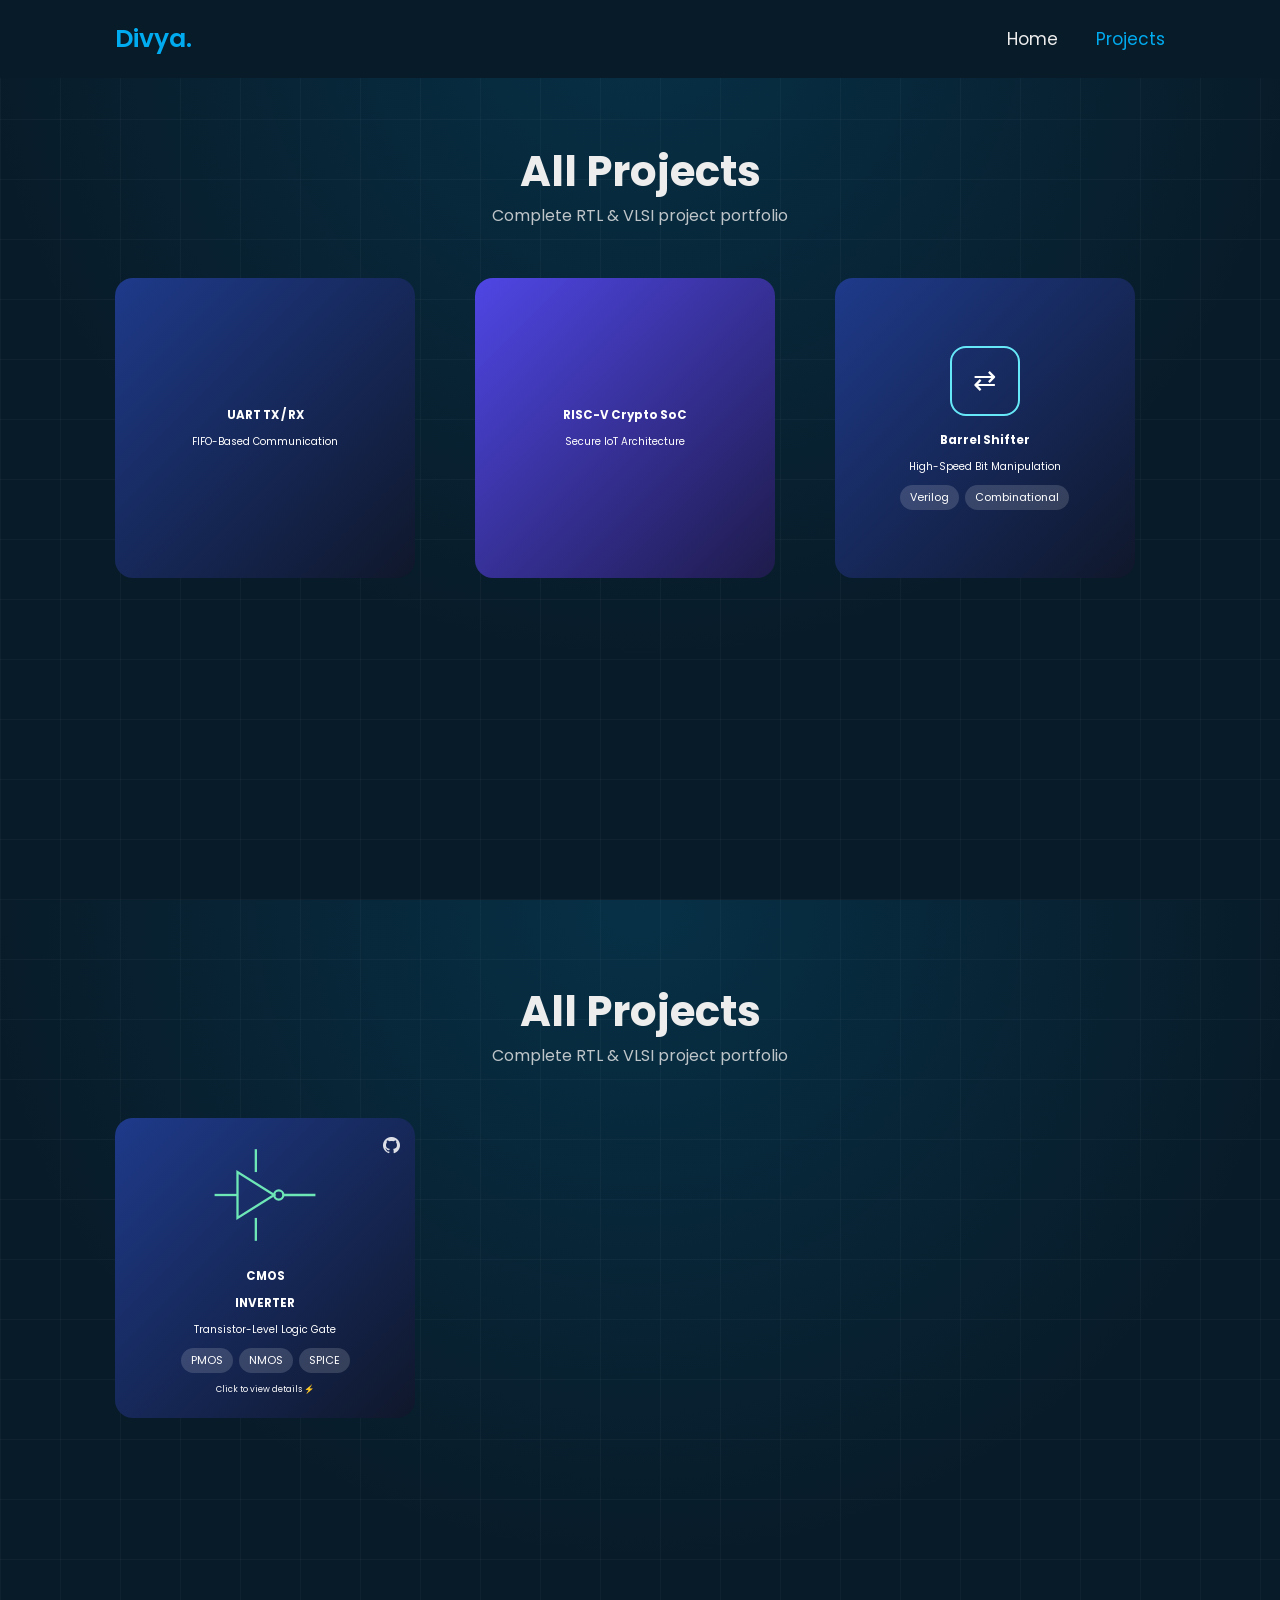
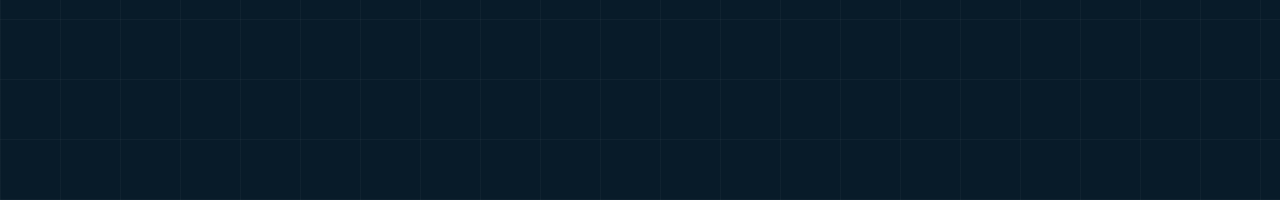
==== projects.html @ abfad581 "Initial portfolio deployment" ====
<!DOCTYPE html>
<html lang="en">
<head>
  <meta charset="UTF-8">
  <title>All Projects | Divya Gupta</title>

  <link rel="stylesheet" href="style.css">
  <link href="https://unpkg.com/boxicons@2.1.4/css/boxicons.min.css" rel="stylesheet">
</head>

<body>

<header class="header">
  <a href="index.html" class="logo">Divya.</a>

  <nav class="navbar">
    <a href="index.html">Home</a>
    <a href="projects.html" class="active">Projects</a>
  </nav>
</header>

<section class="projects" style="padding-top:14rem">

  <div class="projects-header">
    <h2>All Projects</h2>
    <p>Complete RTL & VLSI project portfolio</p>
  </div>

  <div class="projects-grid">

    <!-- UART -->
    <div class="flip-card">
      <div class="flip-inner">

        <div class="flip-front" onclick="flipCard(this)">
          <h3>UART TX / RX</h3>
          <p>FIFO-Based Communication</p>
        </div>

        <div class="flip-back">
          <button class="close" onclick="flipBack(this)">✕</button>
          <p>UART with FIFO buffering.</p>

          <a href="https://github.com/Divyagupta004dg/AXI-Lite-Slave-with-FIFO-and-UART-Transmitter"
             target="_blank" class="github-btn">
            GitHub →
          </a>
        </div>

      </div>
    </div>

    <!-- RISC-V -->
    <div class="flip-card">
      <div class="flip-inner">

        <div class="flip-front" onclick="flipCard(this)">
          <h3>RISC-V Crypto SoC</h3>
          <p>Secure IoT Architecture</p>
        </div>

        <div class="flip-back">
          <button class="close" onclick="flipBack(this)">✕</button>

          <p>RISC-V core with cryptographic modules.</p>

          <a href="https://github.com/Divyagupta004dg/RISCV-iot-crypto-Soc"
             target="_blank" class="github-btn">
            GitHub →
          </a>
        </div>

      </div>
    </div>

    <!-- 🔥 BARREL SHIFTER (NOW APPEARS HERE) -->
    <div class="flip-card">
      <div class="flip-inner">

        <div class="flip-front" onclick="flipCard(this)">
          <div class="icon-circle">⇄</div>
          <h3>Barrel Shifter</h3>
          <p>High-Speed Bit Manipulation</p>

          <div class="tags">
            <span>Verilog</span>
            <span>Combinational</span>
          </div>
        </div>

        <div class="flip-back">
          <button class="close" onclick="flipBack(this)">✕</button>

          <p>
            Single-cycle multi-bit barrel shifter
            supporting logical & arithmetic shifts.
          </p>

          <a href="https://github.com/Divyagupta004dg/barrel_shifter_project"
             target="_blank" class="github-btn">
            GitHub →
          </a>
        </div>

      </div>
    </div>

  </div>
</section>

<script>
function flipCard(el) {
  el.closest(".flip-card").classList.add("flipped");
}

function flipBack(el) {
  el.closest(".flip-card").classList.remove("flipped");
}
</script>

</body>
<!-- 🔹 CMOS INVERTER PROJECT -->
<!DOCTYPE html>
<html lang="en">
<head>
    <meta charset="UTF-8">
    <title>All Projects | Divya Gupta</title>
    <meta name="viewport" content="width=device-width, initial-scale=1.0">

    <link rel="stylesheet" href="style.css">
    <link href="https://unpkg.com/boxicons@2.1.4/css/boxicons.min.css" rel="stylesheet">
</head>

<body>

<header class="header">
    <a href="index.html" class="logo">Divya.</a>
    <nav class="navbar">
        <a href="index.html">Home</a>
        <a href="projects.html" class="active">Projects</a>
    </nav>
</header>

<section class="projects">

    <div class="projects-header">
        <h2>All Projects</h2>
        <p>Complete RTL & VLSI project portfolio</p>
    </div>

    <div class="projects-grid">

        <!-- UART -->
        <!-- (paste your UART flip-card here) -->

        <!-- RISC-V -->
        <!-- (paste your RISC-V flip-card here) -->

        <!-- IC Packaging -->
        <!-- (paste IC Packaging flip-card here) -->

        <!-- Barrel Shifter -->
        <!-- (paste Barrel Shifter flip-card here) -->

        <!-- ✅ CMOS INVERTER -->
        <div class="flip-card">
            <div class="flip-inner">

                <!-- FRONT -->
                <div class="flip-front" onclick="flipCard(this)">

                    <a href="https://github.com/Divyagupta004dg/CMOS_INVERTER_PROJECT"
                       target="_blank"
                       class="github-icon"
                       onclick="event.stopPropagation()">
                        <i class="bx bxl-github"></i>
                    </a>

                    <svg viewBox="0 0 120 120" class="cmos-svg">
                        <line x1="5" y1="60" x2="30" y2="60"/>
                        <path d="M30 35 L30 85 L70 60 Z"/>
                        <circle cx="75" cy="60" r="5"/>
                        <line x1="80" y1="60" x2="115" y2="60"/>
                        <line x1="50" y1="10" x2="50" y2="35"/>
                        <line x1="50" y1="85" x2="50" y2="110"/>
                    </svg>

                    <h3>CMOS</h3>
                    <h3>INVERTER</h3>

                    <p>Transistor-Level Logic Gate</p>

                    <div class="tags">
                        <span>PMOS</span>
                        <span>NMOS</span>
                        <span>SPICE</span>
                    </div>

                    <small>Click to view details ⚡</small>
                </div>

                <!-- BACK -->
                <div class="flip-back">

                    <button class="close" onclick="flipBack(this)">✕</button>

                    <a href="https://github.com/Divyagupta004dg/CMOS_INVERTER_PROJECT"
                       target="_blank"
                       class="github-icon">
                        <i class="bx bxl-github"></i>
                    </a>

                    <h4>Project Details</h4>

                    <p>
                        CMOS inverter designed at transistor level with PMOS/NMOS sizing,
                        SPICE simulation, power-delay analysis, and layout verification.
                    </p>

                    <ul>
                        <li>DC & transient simulation</li>
                        <li>Power-delay tradeoff</li>
                        <li>CMOS sizing optimization</li>
                        <li>DRC & LVS clean</li>
                    </ul>

                    <a href="https://github.com/Divyagupta004dg/CMOS_INVERTER_PROJECT"
                       target="_blank"
                       class="github-btn">
                        View on GitHub →
                    </a>

                </div>
            </div>
        </div>

    </div>
</section>

<script>
function flipCard(el) {
    el.closest(".flip-card").classList.add("flipped");
}

function flipBack(el) {
    el.closest(".flip-card").classList.remove("flipped");
}
</script>

</body>


</html>
---- style.css ----
@import url('https://fonts.googleapis.com/css2?family=Poppins:wght@300;400;500;600;700;800;900&display=swap');

/* ================= RESET ================= */
* {
    margin: 0;
    padding: 0;
    box-sizing: border-box;
    text-decoration: none;
    border: none;
    outline: none;
    scroll-behavior: smooth;
    font-family: 'Poppins', sans-serif;
}

:root {
    --bg-color: #081b29;
    --second-bg-color: #112e42;
    --text-color: #ededed;
    --main-color: #00abf0;
}

html {
    font-size: 62.5%;
    overflow-x: hidden;
}

body {
    background: var(--bg-color);
    color: var(--text-color);
}

/* ================= HEADER ================= */
.header {
    position: fixed;
    top: 0;
    left: 0;
    width: 100%;
    padding: 2rem 9%;
    background: #081b29;
    display: flex;
    justify-content: space-between;
    align-items: center;
    z-index: 100;
}

.logo {
    font-size: 2.5rem;
    color: var(--main-color);
    font-weight: 600;
}

.navbar a {
    font-size: 1.7rem;
    color: var(--text-color);
    margin-left: 3.5rem;
}

.navbar a:hover,
.navbar a.active {
    color: var(--main-color);
}

#menu-icon {
    font-size: 3.6rem;
    color: var(--text-color);
    cursor: pointer;
    display: none;
}

/* ================= SECTIONS ================= */
section {
    min-height: 100vh;
    padding: 10rem 9% 2rem;
}

/* ================= HOME ================= */
.home {
    display: flex;
    align-items: center;
    justify-content: space-between;
    gap: 4rem;
    background: var(--bg-color);
}

.home-content {
    max-width: 60rem;
}

.home-content h1 {
    font-size: 5.6rem;
    font-weight: 700;
    line-height: 1.3;
}

.home-content h1 span {
    color: var(--main-color);
}

.text-animate h3 {
    font-size: 3.2rem;
    font-weight: 700;
}

.multiple-text {
    color: var(--main-color);
}

.multiple-text::after {
    content: '|';
    margin-left: 6px;
    animation: blink 1s infinite;
}

@keyframes blink {
    0%, 50%, 100% { opacity: 1; }
    25%, 75% { opacity: 0; }
}

.home-content p {
    font-size: 1.6rem;
    margin: 2rem 0 3rem;
}

/* ===== BUTTONS (STABLE) ===== */
.btn-box {
    display: flex;
    gap: 2rem;
    margin-bottom: 3rem;   /* 🔒 LOCKS ICON POSITION */
}

.btn-box .btn {
    width: 15rem;
    height: 5rem;
    background: var(--main-color);
    border: .2rem solid var(--main-color);
    border-radius: .8rem;
    font-size: 1.8rem;
    font-weight: 600;
    letter-spacing: .1rem;
    color: var(--bg-color);
    display: inline-flex;
    justify-content: center;
    align-items: center;
    transition: .5s;
}
/* ===== BUTTON ANIMATION (RESTORED) ===== */
.btn-box .btn {
    position: relative;
    overflow: hidden;
}

.btn-box .btn::before {
    content: '';
    position: absolute;
    inset: 0;
    background: rgba(255, 255, 255, 0.15);
    transform: scaleX(0);
    transform-origin: left;
    transition: transform 0.4s ease;
}

.btn-box .btn:hover::before {
    transform: scaleX(1);
}

.btn-box .btn:hover {
    background: transparent;
    color: var(--main-color);
}

.btn-box .btn:nth-child(2) {
    background: transparent;
    color: var(--main-color);
}

.btn-box .btn:nth-child(2):hover {
    background: var(--main-color);
    color: var(--bg-color);
}

/* ===== SOCIAL ICONS (ORIGINAL POSITION – BELOW) ===== */
.home-sci {
    display: flex;
    gap: 1.5rem;
}


.home-sci a {
    width: 40px;
    height: 40px;
    border: .2rem solid var(--main-color);
    border-radius: 50%;
    display: flex;
    justify-content: center;
    align-items: center;
    color: var(--main-color);
    font-size: 2rem;

    transition: 
        transform 0.4s ease,
        background 0.4s ease,
        color 0.4s ease;

    animation: iconFloat 3s ease-in-out infinite;
}

.home-sci a:hover {
    background: var(--main-color);
    color: var(--bg-color);
}

/* ===== HOME IMAGE ===== */
.home-image img {
    width: 320px;
    border-radius: 18px;
    object-fit: cover;
}

/* ================= ABOUT ================= */
.about {
    background: var(--second-bg-color);
    display: flex;
    flex-direction: column;
    align-items: center;
}

.about-heading {
    font-size: 4rem;
    margin-bottom: 6rem;
}

.about-heading span {
    color: var(--main-color);
}

.about-container {
    display: flex;
    align-items: center;
    gap: 6rem;
}

.about-text {
    max-width: 60rem;
}

.about-text h3 {
    font-size: 2.4rem;
    margin-bottom: 1.5rem;
}

.about-text p {
    font-size: 1.6rem;
    line-height: 1.7;
    margin-bottom: 2.5rem;
}

/* ===== ABOUT IMAGE (FIXED, STABLE) ===== */
.about-image {
    width: 300px;
    height: 300px;
    border-radius: 50%;
    overflow: hidden;
    box-shadow: 0 0 30px rgba(93, 173, 226, 0.6);
}


.about-image img {
    width: 130%;
    height: 130%;
    object-fit: cover;
    object-position: center 0%;
    transform: translateX(-10%) translateY(-10%);
}
/* ================= SKILLS & TOOLS ================= */

.skills-tools {
    min-height: 100vh;
    padding: 10rem 9%;
    background: radial-gradient(circle at top, #0c2740, #081b29);
}

/* Header */
.skills-header {
    text-align: center;
    max-width: 720px;
    margin: 0 auto 5rem;
}

.skills-pill {
    display: inline-block;
    padding: 0.6rem 1.6rem;
    border-radius: 999px;
    background: #0f3a5c;
    font-size: 1.3rem;
    color: #8fd3ff;
    margin-bottom: 1.6rem;
}

.skills-header h2 {
    font-size: 4.5rem;
    margin-bottom: 1rem;
}

.skills-header p {
    font-size: 1.6rem;
    color: #b7d8f3;
}

/* Filters */
.skills-filters {
    display: flex;
    justify-content: center;
    gap: 1.2rem;
    margin-bottom: 5rem;
    flex-wrap: wrap;
}

.skills-filters button {
    padding: 0.9rem 1.8rem;
    background: #0f2f47;
    color: #b7d8f3;
    border-radius: 1rem;
    font-size: 1.4rem;
    cursor: pointer;
    transition: 0.3s;
}

.skills-filters button.active,
.skills-filters button:hover {
    background: #ffffff;
    color: #081b29;
}

/* Grid */

.skills-grid {
    display: grid;
    grid-template-columns: repeat(5, 1fr); /* ✅ 5 per row */
    gap: 2.6rem;
}

/* ================= CARD ================= */

.skill-card {
    position: relative;
    height: 160px;                 /* 🔥 makes it square-ish */
    border-radius: 1.6rem;
    background: linear-gradient(180deg, #0b2c44, #091f33);
    display: flex;
    align-items: center;
    justify-content: center;
    font-size: 1.7rem;
    font-weight: 600;
    color: #ffffff;
    cursor: pointer;
    overflow: hidden;
    transition: transform 0.35s ease;
}

.skill-card:hover {
    transform: translateY(-6px);
}

/* Animated border */
.skill-card::before {
    content: "";
    position: absolute;
    inset: -2px;
    border-radius: inherit;
    background: conic-gradient(
        from 0deg,
        transparent,
        #7cffc4,
        #8ab4ff,
        transparent
    );
    opacity: 0;
    animation: spinBorder 2.6s linear infinite;
}

/* Mask to keep border thin */
.skill-card::after {
    content: "";
    position: absolute;
    inset: 2px;
    border-radius: inherit;
    background: linear-gradient(180deg, #0b2c44, #091f33);
    z-index: 1;
}

.skill-card {
    z-index: 2;
}
.skill-card span {
    position: relative;
    z-index: 3;
}


/* Activate border */
.skill-card:hover::before,
.skill-card:active::before {
    opacity: 1;
}

/* Animation */
@keyframes spinBorder {
    100% {
        transform: rotate(360deg);
    }
}

/* Mobile */
@media (max-width: 768px) {
    .skills-header h2 {
        font-size: 3.6rem;
    }

    .skill-card {
        height: 140px;
        font-size: 1.6rem;
    }
}


/* ================= MOBILE ================= */
@media (max-width: 768px) {

    #menu-icon {
        display: block;
    }

    .navbar {
        position: absolute;
        top: 100%;
        left: -100%;
        width: 100%;
        background: var(--bg-color);
        padding: 1rem 4%;
        transition: .3s;
    }

    .navbar.active {
        left: 0;
    }

    .navbar a {
        display: block;
        font-size: 2rem;
        margin: 3rem 0;
    }

    .home {
        flex-direction: column;
        text-align: center;
    }

    .home-image img {
        width: 240px;
        margin-top: 3rem;
    }

    .about-container {
        flex-direction: column-reverse;
        text-align: center;
    }
}
/* ================= CONTACT ================= */

.contact {
    min-height: auto;
    padding-bottom: 7rem;
    background: var(--second-bg-color);
}

.contact .heading {
    font-size: 4rem;
    text-align: center;
    margin-bottom: 4rem;
}

.contact .heading span {
    color: var(--main-color);
}

/* FORM */
.contact-form {
    max-width: 70rem;
    margin: 0 auto;
    text-align: center;
}

/* INPUT BOX */
.contact-form .input-box {
    display: flex;
    justify-content: space-between;
    flex-wrap: wrap;
}

.contact-form .input-field {
    position: relative;
    width: 49%;
    margin: 0.8rem 0;
}

/* INPUT & TEXTAREA */
.contact-form .input-field input,
.contact-form .textarea-field textarea {
    width: 100%;
    height: 100%;
    padding: 1.5rem;
    font-size: 1.6rem;
    color: var(--text-color);
    background: transparent;
    border-radius: 0.6rem;
    border: 0.2rem solid var(--main-color);
}

/* TEXTAREA */
.contact-form .textarea-field {
    position: relative;
    margin: 1.6rem 0 2.7rem;
    display: flex;
}

.contact-form .textarea-field textarea {
    resize: none;
}

/* FOCUS ANIMATION */
.contact-form .focus {
    position: absolute;
    top: 0;
    left: 0;
    width: 0;
    height: 100%;
    background: var(--main-color);
    opacity: 0.1;
    border-radius: 0.6rem;
    z-index: -1;
    transition: 0.4s;
}

.contact-form input:focus ~ .focus,
.contact-form textarea:focus ~ .focus {
    width: 100%;
}

/* BUTTON */
.contact-form .btn-box {
    justify-content: center;
}

/* RESPONSIVE */
@media (max-width: 768px) {
    .contact-form .input-field {
        width: 100%;
    }
}

/*.projects {
  padding: 8rem 9%;
  background: radial-gradient(
    circle at top,
    #112e42,
    #081b29
  );
}*/
.projects {
  padding: 8rem 9%;
  background:
    radial-gradient(circle at top, rgba(0,171,240,0.15), transparent 60%),
    repeating-linear-gradient(
      90deg,
      rgba(255,255,255,0.03) 0,
      rgba(255,255,255,0.03) 1px,
      transparent 1px,
      transparent 60px
    ),
    repeating-linear-gradient(
      0deg,
      rgba(255,255,255,0.03) 0,
      rgba(255,255,255,0.03) 1px,
      transparent 1px,
      transparent 60px
    ),
    #081b29;
}

.projects-header {
    text-align: center;
    max-width: 700px;
    margin: 0 auto 5rem;
}

.projects-header h2 {
    font-size: 4.2rem;
}

.projects-header p {
    font-size: 1.6rem;
    opacity: 0.8;
}

.view-all-btn {
    display: inline-block;
    margin-top: 2rem;
    padding: 1rem 2.4rem;
    border-radius: 999px;
    background: #fff;
    color: #020617;
    font-weight: 600;
}

/* GRID */
.projects-grid {
    display: grid;
    grid-template-columns: repeat(auto-fit, minmax(280px, 1fr));
    gap: 3rem;
}

/* FLIP CARD */

.flip-card {
    width: 300px;
    height: 300px;              /* ✅ square */
    perspective: 1200px;
}

.flip-inner {
    width: 100%;
    height: 100%;
    position: relative;
    transform-style: preserve-3d;
    transition: transform 0.8s ease;
}



.flip-card.flipped .flip-inner {
    transform: rotateY(180deg);
}

/* FRONT */
.flip-front,
.flip-back {
    position: absolute;
    inset: 0;
    border-radius: 18px;
    padding: 2rem;
    backface-visibility: hidden;
}

/* FRONT STYLE */

.flip-front,
.flip-back {
    position: absolute;
    inset: 0;
    border-radius: 18px;
    backface-visibility: hidden;
    padding: 20px;
    display: flex;
    flex-direction: column;
    justify-content: center;
    align-items: center;
    text-align: center;
    gap: 10px;
}

/* FRONT */
.flip-front {
    background: linear-gradient(135deg, #1e3a8a, #0f172a);
    color: #fff;
    cursor: pointer;
}

/* BACK */
.flip-back {
    background: #020617;
    color: #fff;
    transform: rotateY(180deg);
}
.github-icon {
    position: absolute;
    top: 14px;
    right: 14px;
    font-size: 22px;
    color: #fff;
    opacity: 0.85;
    transition: 0.3s;
    z-index: 10;
}

.github-icon:hover {
    opacity: 1;
    color: #60a5fa;
}
.close {
    position: absolute;
    top: 12px;
    left: 14px;
    background: none;
    border: none;
    color: #fff;
    font-size: 18px;
    cursor: pointer;
}

/* TAGS */
.tags {
    display: flex;
    gap: 0.6rem;
    flex-wrap: wrap;
    justify-content: center;
}

.tags span {
    padding: 0.4rem 0.8rem;
    border-radius: 999px;
    background: rgba(255,255,255,0.15);
    font-size: 1.1rem;
}

/* BUTTONS */
.github-btn {
    display: block;
    margin-top: 1.4rem;
    text-align: center;
    padding: 0.8rem;
    border-radius: 8px;
    background: #4f46e5;
    color: white;
}

.close {
    position: absolute;
    top: 10px;
    right: 12px;
    background: none;
    border: none;
    color: white;
    font-size: 1.6rem;
    cursor: pointer;
}
/* RISC-V CRYPTO ICON */
.shield-icon {
  font-size: 48px;
  margin-bottom: 6px;
  filter: drop-shadow(0 0 8px rgba(139,92,246,0.6));
}

/* Optional: different gradient for crypto card */
.flip-card:nth-child(2) .flip-front {
  background: linear-gradient(135deg, #4f46e5, #1e1b4b);
}
/* ================= PACKAGING CARD ================= */

.flip-front.packaging {
  background: linear-gradient(135deg, #1e3a8a, #020617);
}

/* CHIP BODY */
.chip {
  position: relative;
  width: 200px;
  height: 140px;
  border-radius: 16px;
  border: 2px solid #93c5fd;
  box-shadow: 0 0 20px rgba(147,197,253,0.5);
  display: flex;
  align-items: center;
  justify-content: center;
  margin-bottom: 1rem;
}

/* INNER DIE */
.chip-die {
  width: 80px;
  height: 60px;
  border-radius: 8px;
  border: 2px solid #93c5fd;
  display: flex;
  align-items: center;
  justify-content: center;
  background: rgba(30,58,138,0.6);
}

.chip-die span {
  font-size: 11px;
  font-weight: 600;
  text-align: center;
  line-height: 1.2;
}

/* LABEL */
.chip-label {
  position: absolute;
  bottom: -22px;
  font-size: 11px;
  opacity: 0.8;
}

/* PINS */
.pins {
  position: absolute;
  display: flex;
  gap: 6px;
}

.pins.top {
  top: -8px;
  left: 20px;
  right: 20px;
  justify-content: space-between;
}

.pins.bottom {
  bottom: -8px;
  left: 20px;
  right: 20px;
  justify-content: space-between;
}

.pins.left {
  left: -8px;
  top: 20px;
  bottom: 20px;
  flex-direction: column;
  justify-content: space-between;
}

.pins.right {
  right: -8px;
  top: 20px;
  bottom: 20px;
  flex-direction: column;
  justify-content: space-between;
}

.pins::before {
  content: "";
  width: 10px;
  height: 3px;
  background: #93c5fd;
  display: block;
}

.pins.top::before,
.pins.bottom::before {
  content: "";
}

.pins.top::after,
.pins.bottom::after {
  content: "";
}

.pins.left::before,
.pins.right::before {
  content: "";
}
/* ================= PROJECT CARD BORDER ANIMATION ================= */

/* === CLICK GLOW EFFECT === */
.flip-card {
  position: relative;
  border-radius: 18px;
}

/* glow layer */
.flip-card::after {
  content: "";
  position: absolute;
  inset: -4px;
  border-radius: inherit;
  background: linear-gradient(
    120deg,
    rgba(255,255,255,0.0),
    rgba(180,220,255,0.9),
    rgba(255,255,255,0.0)
  );
  opacity: 0;
  filter: blur(12px);
  pointer-events: none;
}

/* trigger animation */
.flip-card.glow::after {
  animation: glowSweep 1.2s ease-out forwards;
}

@keyframes glowSweep {
  0% {
    opacity: 0;
    transform: rotate(0deg);
  }
  30% {
    opacity: 1;
  }
  100% {
    opacity: 0;
    transform: rotate(360deg);
  }
}




/* Activate animation when flipped */
.flip-card.flipped::before {
  opacity: 1;
}

/* Ensure card stays above border */
.flip-inner {
  position: relative;
  z-index: 2;
}

@keyframes projectBorderSpin {
  100% {
    transform: rotate(360deg);
  }
}
.flip-card:hover {
  transform: translateY(-6px);
  transition: transform 0.4s ease;
}
/* ===== FLIP CARD BASE ===== */
.flip-card {
    width: 300px;
    height: 300px;
    perspective: 1200px;
    cursor: pointer;
}

.flip-inner {
    width: 100%;
    height: 100%;
    position: relative;
    transform-style: preserve-3d;
    transition: transform 0.7s ease;
}

/* FLIP STATE */
.flip-card.flipped .flip-inner {
    transform: rotateY(180deg);
}

/* FRONT & BACK */
.flip-front,
.flip-back {
    position: absolute;
    inset: 0;
    border-radius: 18px;
    padding: 22px;
    backface-visibility: hidden;
    display: flex;
    flex-direction: column;
    align-items: center;
    text-align: center;
    gap: 10px;
}

/* FRONT */
.flip-front {
    background: linear-gradient(135deg, #1e3a8a, #0f172a);
    color: #fff;
}

/* BACK */
.flip-back {
    background: #020617;
    color: #fff;
    transform: rotateY(180deg);
}

/* ICON */
.icon-circle {
    width: 70px;
    height: 70px;
    border-radius: 16px;
    border: 2px solid #67e8f9;
    display: flex;
    align-items: center;
    justify-content: center;
    font-size: 28px;
    margin-bottom: 6px;
}

/* TAGS */
.tags {
    display: flex;
    gap: 6px;
    flex-wrap: wrap;
    justify-content: center;
}

.tags span {
    background: rgba(255,255,255,0.15);
    padding: 4px 10px;
    border-radius: 999px;
    font-size: 11px;
}

/* GITHUB ICON */
.github-icon {
    position: absolute;
    top: 14px;
    right: 14px;
    font-size: 20px;
    color: white;
    opacity: 0.85;
}

.github-icon:hover {
    opacity: 1;
    color: #60a5fa;
}

/* CLOSE */
.close {
    position: absolute;
    top: 12px;
    left: 14px;
    background: none;
    border: none;
    color: white;
    font-size: 18px;
    cursor: pointer;
}

/* BUTTON */
.github-btn {
    margin-top: auto;
    padding: 8px 14px;
    background: #4f46e5;
    color: white;
    border-radius: 8px;
    font-size: 13px;
    text-decoration: none;
}

/* 🔥 CLICK GLOW EFFECT */
.flip-card.glow {
    animation: glowPulse 0.8s ease;
}

@keyframes glowPulse {
    0% {
        box-shadow: 0 0 0 rgba(255,255,255,0);
    }
    50% {
        box-shadow:
            0 0 20px rgba(255,255,255,0.5),
            0 0 40px rgba(96,165,250,0.4);
    }
    100% {
        box-shadow: 0 0 0 rgba(255,255,255,0);
    }
}
/* ================= CMOS INVERTER SVG ================= */

.cmos-svg {
  width: 120px;
  height: 120px;
  stroke: #6ee7b7;
  fill: none;
  stroke-width: 2.5;
  margin-bottom: 8px;
}

.cmos-svg text {
    fill: #6ee7b7;
}
/* ================= ENGINEERING PROGRESS ================= */

.engineering-progress {
    padding: 10rem 9%;
    background: radial-gradient(circle at top, #0c2740, #081b29);
}

.progress-header {
    text-align: center;
    max-width: 720px;
    margin: 0 auto 6rem;
}

.progress-header h2 {
    font-size: 4.2rem;
}

.progress-header p {
    font-size: 1.6rem;
    opacity: 0.85;
}

/* Grid */
.progress-grid {
    display: grid;
    grid-template-columns: repeat(auto-fit, minmax(320px, 1fr));
    gap: 3rem;
    margin-bottom: 6rem;
}

/* Cards */
.progress-card {
    background: linear-gradient(180deg, #0b2c44, #091f33);
    border-radius: 18px;
    padding: 2.4rem;
    text-align: center;
    box-shadow: 0 0 30px rgba(0, 171, 240, 0.12);
}

.progress-card.wide {
    grid-column: span 2;
}

.progress-card h3 {
    font-size: 2rem;
    margin-bottom: 2rem;
}

/* Images */
.progress-card img {
    width: 100%;
    margin-bottom: 2rem;
    border-radius: 12px;
}

/* Notion */
.notion-section {
    margin-top: 4rem;
}

.notion-section h3 {
    font-size: 2.4rem;
    margin-bottom: 2rem;
    text-align: center;
}

.notion-section iframe {
    width: 100%;
    height: 600px;
    border-radius: 18px;
    background: #fff;
}

/* Mobile */
@media (max-width: 768px) {
    .progress-card.wide {
        grid-column: span 1;
    }

    .notion-section iframe {
        height: 500px;
    }
}
.visit-counter {
    margin-top: 3rem;
    display: flex;
    justify-content: center;
    opacity: 0.85;
}

.progress-card img {
    background: #020617;
    padding: 1rem;
    border-radius: 12px;
}
.progress-card img {
    width: 100%;
    max-width: 420px;
    border-radius: 12px;
    background: #020617;
}
---- style.css ----
@import url('https://fonts.googleapis.com/css2?family=Poppins:wght@300;400;500;600;700;800;900&display=swap');

/* ================= RESET ================= */
* {
    margin: 0;
    padding: 0;
    box-sizing: border-box;
    text-decoration: none;
    border: none;
    outline: none;
    scroll-behavior: smooth;
    font-family: 'Poppins', sans-serif;
}

:root {
    --bg-color: #081b29;
    --second-bg-color: #112e42;
    --text-color: #ededed;
    --main-color: #00abf0;
}

html {
    font-size: 62.5%;
    overflow-x: hidden;
}

body {
    background: var(--bg-color);
    color: var(--text-color);
}

/* ================= HEADER ================= */
.header {
    position: fixed;
    top: 0;
    left: 0;
    width: 100%;
    padding: 2rem 9%;
    background: #081b29;
    display: flex;
    justify-content: space-between;
    align-items: center;
    z-index: 100;
}

.logo {
    font-size: 2.5rem;
    color: var(--main-color);
    font-weight: 600;
}

.navbar a {
    font-size: 1.7rem;
    color: var(--text-color);
    margin-left: 3.5rem;
}

.navbar a:hover,
.navbar a.active {
    color: var(--main-color);
}

#menu-icon {
    font-size: 3.6rem;
    color: var(--text-color);
    cursor: pointer;
    display: none;
}

/* ================= SECTIONS ================= */
section {
    min-height: 100vh;
    padding: 10rem 9% 2rem;
}

/* ================= HOME ================= */
.home {
    display: flex;
    align-items: center;
    justify-content: space-between;
    gap: 4rem;
    background: var(--bg-color);
}

.home-content {
    max-width: 60rem;
}

.home-content h1 {
    font-size: 5.6rem;
    font-weight: 700;
    line-height: 1.3;
}

.home-content h1 span {
    color: var(--main-color);
}

.text-animate h3 {
    font-size: 3.2rem;
    font-weight: 700;
}

.multiple-text {
    color: var(--main-color);
}

.multiple-text::after {
    content: '|';
    margin-left: 6px;
    animation: blink 1s infinite;
}

@keyframes blink {
    0%, 50%, 100% { opacity: 1; }
    25%, 75% { opacity: 0; }
}

.home-content p {
    font-size: 1.6rem;
    margin: 2rem 0 3rem;
}

/* ===== BUTTONS (STABLE) ===== */
.btn-box {
    display: flex;
    gap: 2rem;
    margin-bottom: 3rem;   /* 🔒 LOCKS ICON POSITION */
}

.btn-box .btn {
    width: 15rem;
    height: 5rem;
    background: var(--main-color);
    border: .2rem solid var(--main-color);
    border-radius: .8rem;
    font-size: 1.8rem;
    font-weight: 600;
    letter-spacing: .1rem;
    color: var(--bg-color);
    display: inline-flex;
    justify-content: center;
    align-items: center;
    transition: .5s;
}
/* ===== BUTTON ANIMATION (RESTORED) ===== */
.btn-box .btn {
    position: relative;
    overflow: hidden;
}

.btn-box .btn::before {
    content: '';
    position: absolute;
    inset: 0;
    background: rgba(255, 255, 255, 0.15);
    transform: scaleX(0);
    transform-origin: left;
    transition: transform 0.4s ease;
}

.btn-box .btn:hover::before {
    transform: scaleX(1);
}

.btn-box .btn:hover {
    background: transparent;
    color: var(--main-color);
}

.btn-box .btn:nth-child(2) {
    background: transparent;
    color: var(--main-color);
}

.btn-box .btn:nth-child(2):hover {
    background: var(--main-color);
    color: var(--bg-color);
}

/* ===== SOCIAL ICONS (ORIGINAL POSITION – BELOW) ===== */
.home-sci {
    display: flex;
    gap: 1.5rem;
}


.home-sci a {
    width: 40px;
    height: 40px;
    border: .2rem solid var(--main-color);
    border-radius: 50%;
    display: flex;
    justify-content: center;
    align-items: center;
    color: var(--main-color);
    font-size: 2rem;

    transition: 
        transform 0.4s ease,
        background 0.4s ease,
        color 0.4s ease;

    animation: iconFloat 3s ease-in-out infinite;
}

.home-sci a:hover {
    background: var(--main-color);
    color: var(--bg-color);
}

/* ===== HOME IMAGE ===== */
.home-image img {
    width: 320px;
    border-radius: 18px;
    object-fit: cover;
}

/* ================= ABOUT ================= */
.about {
    background: var(--second-bg-color);
    display: flex;
    flex-direction: column;
    align-items: center;
}

.about-heading {
    font-size: 4rem;
    margin-bottom: 6rem;
}

.about-heading span {
    color: var(--main-color);
}

.about-container {
    display: flex;
    align-items: center;
    gap: 6rem;
}

.about-text {
    max-width: 60rem;
}

.about-text h3 {
    font-size: 2.4rem;
    margin-bottom: 1.5rem;
}

.about-text p {
    font-size: 1.6rem;
    line-height: 1.7;
    margin-bottom: 2.5rem;
}

/* ===== ABOUT IMAGE (FIXED, STABLE) ===== */
.about-image {
    width: 300px;
    height: 300px;
    border-radius: 50%;
    overflow: hidden;
    box-shadow: 0 0 30px rgba(93, 173, 226, 0.6);
}


.about-image img {
    width: 130%;
    height: 130%;
    object-fit: cover;
    object-position: center 0%;
    transform: translateX(-10%) translateY(-10%);
}
/* ================= SKILLS & TOOLS ================= */

.skills-tools {
    min-height: 100vh;
    padding: 10rem 9%;
    background: radial-gradient(circle at top, #0c2740, #081b29);
}

/* Header */
.skills-header {
    text-align: center;
    max-width: 720px;
    margin: 0 auto 5rem;
}

.skills-pill {
    display: inline-block;
    padding: 0.6rem 1.6rem;
    border-radius: 999px;
    background: #0f3a5c;
    font-size: 1.3rem;
    color: #8fd3ff;
    margin-bottom: 1.6rem;
}

.skills-header h2 {
    font-size: 4.5rem;
    margin-bottom: 1rem;
}

.skills-header p {
    font-size: 1.6rem;
    color: #b7d8f3;
}

/* Filters */
.skills-filters {
    display: flex;
    justify-content: center;
    gap: 1.2rem;
    margin-bottom: 5rem;
    flex-wrap: wrap;
}

.skills-filters button {
    padding: 0.9rem 1.8rem;
    background: #0f2f47;
    color: #b7d8f3;
    border-radius: 1rem;
    font-size: 1.4rem;
    cursor: pointer;
    transition: 0.3s;
}

.skills-filters button.active,
.skills-filters button:hover {
    background: #ffffff;
    color: #081b29;
}

/* Grid */

.skills-grid {
    display: grid;
    grid-template-columns: repeat(5, 1fr); /* ✅ 5 per row */
    gap: 2.6rem;
}

/* ================= CARD ================= */

.skill-card {
    position: relative;
    height: 160px;                 /* 🔥 makes it square-ish */
    border-radius: 1.6rem;
    background: linear-gradient(180deg, #0b2c44, #091f33);
    display: flex;
    align-items: center;
    justify-content: center;
    font-size: 1.7rem;
    font-weight: 600;
    color: #ffffff;
    cursor: pointer;
    overflow: hidden;
    transition: transform 0.35s ease;
}

.skill-card:hover {
    transform: translateY(-6px);
}

/* Animated border */
.skill-card::before {
    content: "";
    position: absolute;
    inset: -2px;
    border-radius: inherit;
    background: conic-gradient(
        from 0deg,
        transparent,
        #7cffc4,
        #8ab4ff,
        transparent
    );
    opacity: 0;
    animation: spinBorder 2.6s linear infinite;
}

/* Mask to keep border thin */
.skill-card::after {
    content: "";
    position: absolute;
    inset: 2px;
    border-radius: inherit;
    background: linear-gradient(180deg, #0b2c44, #091f33);
    z-index: 1;
}

.skill-card {
    z-index: 2;
}
.skill-card span {
    position: relative;
    z-index: 3;
}


/* Activate border */
.skill-card:hover::before,
.skill-card:active::before {
    opacity: 1;
}

/* Animation */
@keyframes spinBorder {
    100% {
        transform: rotate(360deg);
    }
}

/* Mobile */
@media (max-width: 768px) {
    .skills-header h2 {
        font-size: 3.6rem;
    }

    .skill-card {
        height: 140px;
        font-size: 1.6rem;
    }
}


/* ================= MOBILE ================= */
@media (max-width: 768px) {

    #menu-icon {
        display: block;
    }

    .navbar {
        position: absolute;
        top: 100%;
        left: -100%;
        width: 100%;
        background: var(--bg-color);
        padding: 1rem 4%;
        transition: .3s;
    }

    .navbar.active {
        left: 0;
    }

    .navbar a {
        display: block;
        font-size: 2rem;
        margin: 3rem 0;
    }

    .home {
        flex-direction: column;
        text-align: center;
    }

    .home-image img {
        width: 240px;
        margin-top: 3rem;
    }

    .about-container {
        flex-direction: column-reverse;
        text-align: center;
    }
}
/* ================= CONTACT ================= */

.contact {
    min-height: auto;
    padding-bottom: 7rem;
    background: var(--second-bg-color);
}

.contact .heading {
    font-size: 4rem;
    text-align: center;
    margin-bottom: 4rem;
}

.contact .heading span {
    color: var(--main-color);
}

/* FORM */
.contact-form {
    max-width: 70rem;
    margin: 0 auto;
    text-align: center;
}

/* INPUT BOX */
.contact-form .input-box {
    display: flex;
    justify-content: space-between;
    flex-wrap: wrap;
}

.contact-form .input-field {
    position: relative;
    width: 49%;
    margin: 0.8rem 0;
}

/* INPUT & TEXTAREA */
.contact-form .input-field input,
.contact-form .textarea-field textarea {
    width: 100%;
    height: 100%;
    padding: 1.5rem;
    font-size: 1.6rem;
    color: var(--text-color);
    background: transparent;
    border-radius: 0.6rem;
    border: 0.2rem solid var(--main-color);
}

/* TEXTAREA */
.contact-form .textarea-field {
    position: relative;
    margin: 1.6rem 0 2.7rem;
    display: flex;
}

.contact-form .textarea-field textarea {
    resize: none;
}

/* FOCUS ANIMATION */
.contact-form .focus {
    position: absolute;
    top: 0;
    left: 0;
    width: 0;
    height: 100%;
    background: var(--main-color);
    opacity: 0.1;
    border-radius: 0.6rem;
    z-index: -1;
    transition: 0.4s;
}

.contact-form input:focus ~ .focus,
.contact-form textarea:focus ~ .focus {
    width: 100%;
}

/* BUTTON */
.contact-form .btn-box {
    justify-content: center;
}

/* RESPONSIVE */
@media (max-width: 768px) {
    .contact-form .input-field {
        width: 100%;
    }
}

/*.projects {
  padding: 8rem 9%;
  background: radial-gradient(
    circle at top,
    #112e42,
    #081b29
  );
}*/
.projects {
  padding: 8rem 9%;
  background:
    radial-gradient(circle at top, rgba(0,171,240,0.15), transparent 60%),
    repeating-linear-gradient(
      90deg,
      rgba(255,255,255,0.03) 0,
      rgba(255,255,255,0.03) 1px,
      transparent 1px,
      transparent 60px
    ),
    repeating-linear-gradient(
      0deg,
      rgba(255,255,255,0.03) 0,
      rgba(255,255,255,0.03) 1px,
      transparent 1px,
      transparent 60px
    ),
    #081b29;
}

.projects-header {
    text-align: center;
    max-width: 700px;
    margin: 0 auto 5rem;
}

.projects-header h2 {
    font-size: 4.2rem;
}

.projects-header p {
    font-size: 1.6rem;
    opacity: 0.8;
}

.view-all-btn {
    display: inline-block;
    margin-top: 2rem;
    padding: 1rem 2.4rem;
    border-radius: 999px;
    background: #fff;
    color: #020617;
    font-weight: 600;
}

/* GRID */
.projects-grid {
    display: grid;
    grid-template-columns: repeat(auto-fit, minmax(280px, 1fr));
    gap: 3rem;
}

/* FLIP CARD */

.flip-card {
    width: 300px;
    height: 300px;              /* ✅ square */
    perspective: 1200px;
}

.flip-inner {
    width: 100%;
    height: 100%;
    position: relative;
    transform-style: preserve-3d;
    transition: transform 0.8s ease;
}



.flip-card.flipped .flip-inner {
    transform: rotateY(180deg);
}

/* FRONT */
.flip-front,
.flip-back {
    position: absolute;
    inset: 0;
    border-radius: 18px;
    padding: 2rem;
    backface-visibility: hidden;
}

/* FRONT STYLE */

.flip-front,
.flip-back {
    position: absolute;
    inset: 0;
    border-radius: 18px;
    backface-visibility: hidden;
    padding: 20px;
    display: flex;
    flex-direction: column;
    justify-content: center;
    align-items: center;
    text-align: center;
    gap: 10px;
}

/* FRONT */
.flip-front {
    background: linear-gradient(135deg, #1e3a8a, #0f172a);
    color: #fff;
    cursor: pointer;
}

/* BACK */
.flip-back {
    background: #020617;
    color: #fff;
    transform: rotateY(180deg);
}
.github-icon {
    position: absolute;
    top: 14px;
    right: 14px;
    font-size: 22px;
    color: #fff;
    opacity: 0.85;
    transition: 0.3s;
    z-index: 10;
}

.github-icon:hover {
    opacity: 1;
    color: #60a5fa;
}
.close {
    position: absolute;
    top: 12px;
    left: 14px;
    background: none;
    border: none;
    color: #fff;
    font-size: 18px;
    cursor: pointer;
}

/* TAGS */
.tags {
    display: flex;
    gap: 0.6rem;
    flex-wrap: wrap;
    justify-content: center;
}

.tags span {
    padding: 0.4rem 0.8rem;
    border-radius: 999px;
    background: rgba(255,255,255,0.15);
    font-size: 1.1rem;
}

/* BUTTONS */
.github-btn {
    display: block;
    margin-top: 1.4rem;
    text-align: center;
    padding: 0.8rem;
    border-radius: 8px;
    background: #4f46e5;
    color: white;
}

.close {
    position: absolute;
    top: 10px;
    right: 12px;
    background: none;
    border: none;
    color: white;
    font-size: 1.6rem;
    cursor: pointer;
}
/* RISC-V CRYPTO ICON */
.shield-icon {
  font-size: 48px;
  margin-bottom: 6px;
  filter: drop-shadow(0 0 8px rgba(139,92,246,0.6));
}

/* Optional: different gradient for crypto card */
.flip-card:nth-child(2) .flip-front {
  background: linear-gradient(135deg, #4f46e5, #1e1b4b);
}
/* ================= PACKAGING CARD ================= */

.flip-front.packaging {
  background: linear-gradient(135deg, #1e3a8a, #020617);
}

/* CHIP BODY */
.chip {
  position: relative;
  width: 200px;
  height: 140px;
  border-radius: 16px;
  border: 2px solid #93c5fd;
  box-shadow: 0 0 20px rgba(147,197,253,0.5);
  display: flex;
  align-items: center;
  justify-content: center;
  margin-bottom: 1rem;
}

/* INNER DIE */
.chip-die {
  width: 80px;
  height: 60px;
  border-radius: 8px;
  border: 2px solid #93c5fd;
  display: flex;
  align-items: center;
  justify-content: center;
  background: rgba(30,58,138,0.6);
}

.chip-die span {
  font-size: 11px;
  font-weight: 600;
  text-align: center;
  line-height: 1.2;
}

/* LABEL */
.chip-label {
  position: absolute;
  bottom: -22px;
  font-size: 11px;
  opacity: 0.8;
}

/* PINS */
.pins {
  position: absolute;
  display: flex;
  gap: 6px;
}

.pins.top {
  top: -8px;
  left: 20px;
  right: 20px;
  justify-content: space-between;
}

.pins.bottom {
  bottom: -8px;
  left: 20px;
  right: 20px;
  justify-content: space-between;
}

.pins.left {
  left: -8px;
  top: 20px;
  bottom: 20px;
  flex-direction: column;
  justify-content: space-between;
}

.pins.right {
  right: -8px;
  top: 20px;
  bottom: 20px;
  flex-direction: column;
  justify-content: space-between;
}

.pins::before {
  content: "";
  width: 10px;
  height: 3px;
  background: #93c5fd;
  display: block;
}

.pins.top::before,
.pins.bottom::before {
  content: "";
}

.pins.top::after,
.pins.bottom::after {
  content: "";
}

.pins.left::before,
.pins.right::before {
  content: "";
}
/* ================= PROJECT CARD BORDER ANIMATION ================= */

/* === CLICK GLOW EFFECT === */
.flip-card {
  position: relative;
  border-radius: 18px;
}

/* glow layer */
.flip-card::after {
  content: "";
  position: absolute;
  inset: -4px;
  border-radius: inherit;
  background: linear-gradient(
    120deg,
    rgba(255,255,255,0.0),
    rgba(180,220,255,0.9),
    rgba(255,255,255,0.0)
  );
  opacity: 0;
  filter: blur(12px);
  pointer-events: none;
}

/* trigger animation */
.flip-card.glow::after {
  animation: glowSweep 1.2s ease-out forwards;
}

@keyframes glowSweep {
  0% {
    opacity: 0;
    transform: rotate(0deg);
  }
  30% {
    opacity: 1;
  }
  100% {
    opacity: 0;
    transform: rotate(360deg);
  }
}




/* Activate animation when flipped */
.flip-card.flipped::before {
  opacity: 1;
}

/* Ensure card stays above border */
.flip-inner {
  position: relative;
  z-index: 2;
}

@keyframes projectBorderSpin {
  100% {
    transform: rotate(360deg);
  }
}
.flip-card:hover {
  transform: translateY(-6px);
  transition: transform 0.4s ease;
}
/* ===== FLIP CARD BASE ===== */
.flip-card {
    width: 300px;
    height: 300px;
    perspective: 1200px;
    cursor: pointer;
}

.flip-inner {
    width: 100%;
    height: 100%;
    position: relative;
    transform-style: preserve-3d;
    transition: transform 0.7s ease;
}

/* FLIP STATE */
.flip-card.flipped .flip-inner {
    transform: rotateY(180deg);
}

/* FRONT & BACK */
.flip-front,
.flip-back {
    position: absolute;
    inset: 0;
    border-radius: 18px;
    padding: 22px;
    backface-visibility: hidden;
    display: flex;
    flex-direction: column;
    align-items: center;
    text-align: center;
    gap: 10px;
}

/* FRONT */
.flip-front {
    background: linear-gradient(135deg, #1e3a8a, #0f172a);
    color: #fff;
}

/* BACK */
.flip-back {
    background: #020617;
    color: #fff;
    transform: rotateY(180deg);
}

/* ICON */
.icon-circle {
    width: 70px;
    height: 70px;
    border-radius: 16px;
    border: 2px solid #67e8f9;
    display: flex;
    align-items: center;
    justify-content: center;
    font-size: 28px;
    margin-bottom: 6px;
}

/* TAGS */
.tags {
    display: flex;
    gap: 6px;
    flex-wrap: wrap;
    justify-content: center;
}

.tags span {
    background: rgba(255,255,255,0.15);
    padding: 4px 10px;
    border-radius: 999px;
    font-size: 11px;
}

/* GITHUB ICON */
.github-icon {
    position: absolute;
    top: 14px;
    right: 14px;
    font-size: 20px;
    color: white;
    opacity: 0.85;
}

.github-icon:hover {
    opacity: 1;
    color: #60a5fa;
}

/* CLOSE */
.close {
    position: absolute;
    top: 12px;
    left: 14px;
    background: none;
    border: none;
    color: white;
    font-size: 18px;
    cursor: pointer;
}

/* BUTTON */
.github-btn {
    margin-top: auto;
    padding: 8px 14px;
    background: #4f46e5;
    color: white;
    border-radius: 8px;
    font-size: 13px;
    text-decoration: none;
}

/* 🔥 CLICK GLOW EFFECT */
.flip-card.glow {
    animation: glowPulse 0.8s ease;
}

@keyframes glowPulse {
    0% {
        box-shadow: 0 0 0 rgba(255,255,255,0);
    }
    50% {
        box-shadow:
            0 0 20px rgba(255,255,255,0.5),
            0 0 40px rgba(96,165,250,0.4);
    }
    100% {
        box-shadow: 0 0 0 rgba(255,255,255,0);
    }
}
/* ================= CMOS INVERTER SVG ================= */

.cmos-svg {
  width: 120px;
  height: 120px;
  stroke: #6ee7b7;
  fill: none;
  stroke-width: 2.5;
  margin-bottom: 8px;
}

.cmos-svg text {
    fill: #6ee7b7;
}
/* ================= ENGINEERING PROGRESS ================= */

.engineering-progress {
    padding: 10rem 9%;
    background: radial-gradient(circle at top, #0c2740, #081b29);
}

.progress-header {
    text-align: center;
    max-width: 720px;
    margin: 0 auto 6rem;
}

.progress-header h2 {
    font-size: 4.2rem;
}

.progress-header p {
    font-size: 1.6rem;
    opacity: 0.85;
}

/* Grid */
.progress-grid {
    display: grid;
    grid-template-columns: repeat(auto-fit, minmax(320px, 1fr));
    gap: 3rem;
    margin-bottom: 6rem;
}

/* Cards */
.progress-card {
    background: linear-gradient(180deg, #0b2c44, #091f33);
    border-radius: 18px;
    padding: 2.4rem;
    text-align: center;
    box-shadow: 0 0 30px rgba(0, 171, 240, 0.12);
}

.progress-card.wide {
    grid-column: span 2;
}

.progress-card h3 {
    font-size: 2rem;
    margin-bottom: 2rem;
}

/* Images */
.progress-card img {
    width: 100%;
    margin-bottom: 2rem;
    border-radius: 12px;
}

/* Notion */
.notion-section {
    margin-top: 4rem;
}

.notion-section h3 {
    font-size: 2.4rem;
    margin-bottom: 2rem;
    text-align: center;
}

.notion-section iframe {
    width: 100%;
    height: 600px;
    border-radius: 18px;
    background: #fff;
}

/* Mobile */
@media (max-width: 768px) {
    .progress-card.wide {
        grid-column: span 1;
    }

    .notion-section iframe {
        height: 500px;
    }
}
.visit-counter {
    margin-top: 3rem;
    display: flex;
    justify-content: center;
    opacity: 0.85;
}

.progress-card img {
    background: #020617;
    padding: 1rem;
    border-radius: 12px;
}
.progress-card img {
    width: 100%;
    max-width: 420px;
    border-radius: 12px;
    background: #020617;
}
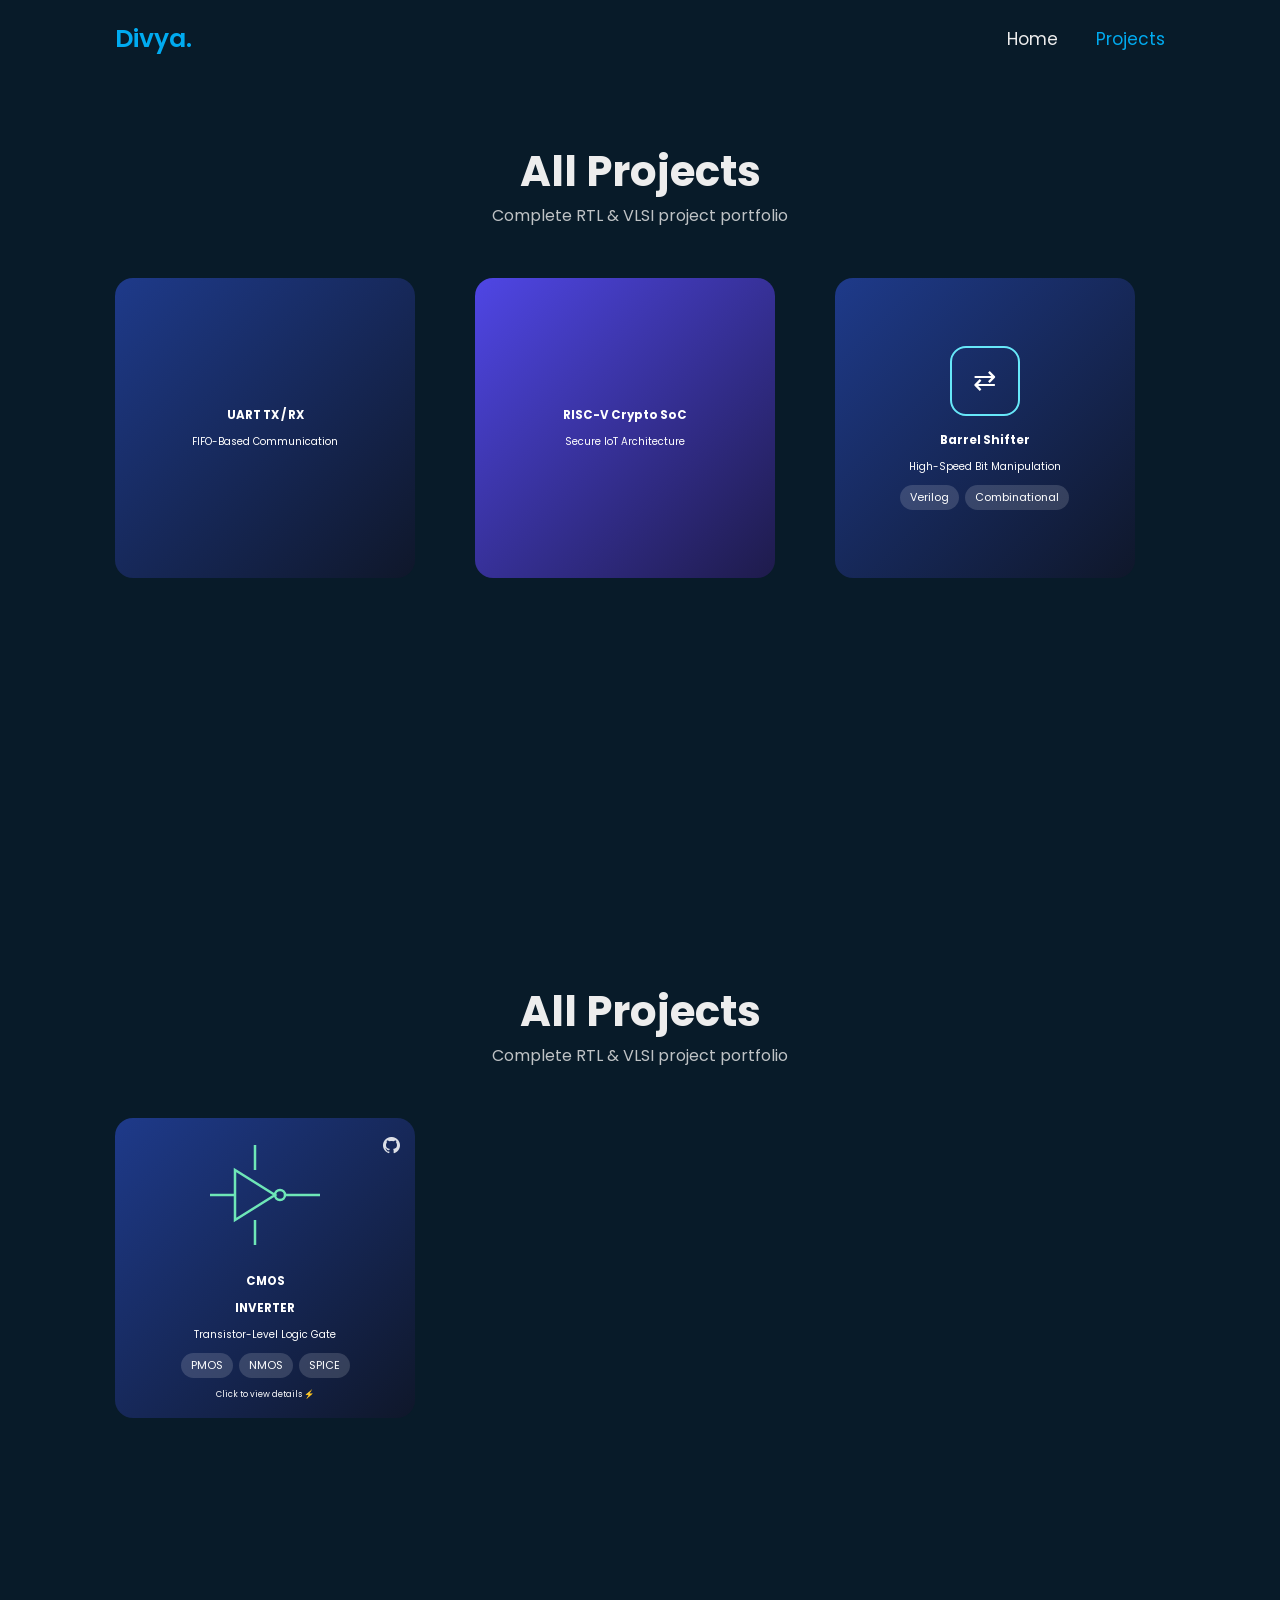
==== commit 2e9a9888: "Fix typing animation, cursor glow, and project layout" ====
--- a/projects.html
+++ b/projects.html
@@ -163,91 +163,56 @@
         <!-- (paste Barrel Shifter flip-card here) -->
 
         <!-- ✅ CMOS INVERTER -->
-        <div class="flip-card">
-            <div class="flip-inner">
-
-                <!-- FRONT -->
-                <div class="flip-front" onclick="flipCard(this)">
-
-                    <a href="https://github.com/Divyagupta004dg/CMOS_INVERTER_PROJECT"
-                       target="_blank"
-                       class="github-icon"
-                       onclick="event.stopPropagation()">
-                        <i class="bx bxl-github"></i>
-                    </a>
-
-                    <svg viewBox="0 0 120 120" class="cmos-svg">
-                        <line x1="5" y1="60" x2="30" y2="60"/>
-                        <path d="M30 35 L30 85 L70 60 Z"/>
-                        <circle cx="75" cy="60" r="5"/>
-                        <line x1="80" y1="60" x2="115" y2="60"/>
-                        <line x1="50" y1="10" x2="50" y2="35"/>
-                        <line x1="50" y1="85" x2="50" y2="110"/>
-                    </svg>
-
-                    <h3>CMOS</h3>
-                    <h3>INVERTER</h3>
-
-                    <p>Transistor-Level Logic Gate</p>
-
-                    <div class="tags">
-                        <span>PMOS</span>
-                        <span>NMOS</span>
-                        <span>SPICE</span>
-                    </div>
-
-                    <small>Click to view details ⚡</small>
-                </div>
-
-                <!-- BACK -->
-                <div class="flip-back">
-
-                    <button class="close" onclick="flipBack(this)">✕</button>
-
-                    <a href="https://github.com/Divyagupta004dg/CMOS_INVERTER_PROJECT"
-                       target="_blank"
-                       class="github-icon">
-                        <i class="bx bxl-github"></i>
-                    </a>
-
-                    <h4>Project Details</h4>
-
-                    <p>
-                        CMOS inverter designed at transistor level with PMOS/NMOS sizing,
-                        SPICE simulation, power-delay analysis, and layout verification.
-                    </p>
-
-                    <ul>
-                        <li>DC & transient simulation</li>
-                        <li>Power-delay tradeoff</li>
-                        <li>CMOS sizing optimization</li>
-                        <li>DRC & LVS clean</li>
-                    </ul>
-
-                    <a href="https://github.com/Divyagupta004dg/CMOS_INVERTER_PROJECT"
-                       target="_blank"
-                       class="github-btn">
-                        View on GitHub →
-                    </a>
-
-                </div>
-            </div>
-        </div>
-
-    </div>
-</section>
-
-<script>
-function flipCard(el) {
-    el.closest(".flip-card").classList.add("flipped");
-}
-
-function flipBack(el) {
-    el.closest(".flip-card").classList.remove("flipped");
-}
-</script>
-
-</body>
-
-
-</html>
+<div class="flip-card">
+  <div class="flip-inner">
+
+    <div class="flip-front" onclick="flipCard(this)">
+
+      <a href="https://github.com/Divyagupta004dg/CMOS_INVERTER_PROJECT"
+         target="_blank"
+         class="github-icon"
+         onclick="event.stopPropagation()">
+        <i class="bx bxl-github"></i>
+      </a>
+
+      <svg viewBox="0 0 120 120" class="cmos-svg">
+        <line x1="5" y1="60" x2="30" y2="60"/>
+        <path d="M30 35 L30 85 L70 60 Z"/>
+        <circle cx="75" cy="60" r="5"/>
+        <line x1="80" y1="60" x2="115" y2="60"/>
+        <line x1="50" y1="10" x2="50" y2="35"/>
+        <line x1="50" y1="85" x2="50" y2="110"/>
+      </svg>
+
+      <h3>CMOS</h3>
+      <h3>INVERTER</h3>
+
+      <p>Transistor-Level Logic Gate</p>
+
+      <div class="tags">
+        <span>PMOS</span>
+        <span>NMOS</span>
+        <span>SPICE</span>
+      </div>
+
+      <small>Click to view details ⚡</small>
+    </div>
+
+    <div class="flip-back">
+      <button class="close" onclick="flipBack(this)">✕</button>
+
+      <p>
+        CMOS inverter designed at transistor level with PMOS/NMOS sizing,
+        SPICE simulation, power-delay analysis, and layout verification.
+      </p>
+
+      <a href="https://github.com/Divyagupta004dg/CMOS_INVERTER_PROJECT"
+         target="_blank"
+         class="github-btn">
+        View on GitHub →
+      </a>
+    </div>
+
+  </div>
+</div>
+
--- a/style.css
+++ b/style.css
@@ -176,7 +176,7 @@
 .btn-box .btn:nth-child(2):hover {
     background: var(--main-color);
     color: var(--bg-color);
-}
+} 
 
 /* ===== SOCIAL ICONS (ORIGINAL POSITION – BELOW) ===== */
 .home-sci {
@@ -210,11 +210,15 @@
 }
 
 /* ===== HOME IMAGE ===== */
+.home-image {
+    flex-shrink: 0;
+}
+
 .home-image img {
-    width: 320px;
-    border-radius: 18px;
-    object-fit: cover;
-}
+    width: 32rem;
+    max-width: 100%;
+}
+
 
 /* ================= ABOUT ================= */
 .about {
@@ -568,24 +572,9 @@
 }*/
 .projects {
   padding: 8rem 9%;
-  background:
-    radial-gradient(circle at top, rgba(0,171,240,0.15), transparent 60%),
-    repeating-linear-gradient(
-      90deg,
-      rgba(255,255,255,0.03) 0,
-      rgba(255,255,255,0.03) 1px,
-      transparent 1px,
-      transparent 60px
-    ),
-    repeating-linear-gradient(
-      0deg,
-      rgba(255,255,255,0.03) 0,
-      rgba(255,255,255,0.03) 1px,
-      transparent 1px,
-      transparent 60px
-    ),
-    #081b29;
-}
+  background: transparent; /* 🔑 important */
+}
+
 
 .projects-header {
     text-align: center;
@@ -1100,7 +1089,7 @@
 .progress-grid {
     display: grid;
     grid-template-columns: repeat(auto-fit, minmax(320px, 1fr));
-    gap: 3rem;
+    gap: 7rem;
     margin-bottom: 6rem;
 }
 
@@ -1146,6 +1135,12 @@
     border-radius: 18px;
     background: #fff;
 }
+.notion-progress {
+  margin-top: 4rem;
+  padding: 2rem;
+  border-radius: 18px;
+  background: rgba(255,255,255,0.03);
+}
 
 /* Mobile */
 @media (max-width: 768px) {
@@ -1175,3 +1170,188 @@
     border-radius: 12px;
     background: #020617;
 }
+
+
+
+/* ================= VLSI BACKGROUND ================= */
+/*
+#vlsi-background {
+  position: relative;
+  width: 100vw;
+  height: 100vh;
+  background: radial-gradient(
+    ellipse at top,
+    #0b1220 0%,
+    #020617 75%
+  );
+  overflow: hidden;
+}
+#vlsi-background::before {
+  content: "";
+  position: absolute;
+  inset: 0;
+  background-image:
+    repeating-linear-gradient(
+      90deg,
+      rgba(34,197,94,0.03) 0,
+      rgba(34,197,94,0.03) 1px,
+      transparent 1px,
+      transparent 80px
+    ),
+    repeating-linear-gradient(
+      0deg,
+      rgba(34,197,94,0.02) 0,
+      rgba(34,197,94,0.02) 1px,
+      transparent 1px,
+      transparent 80px
+    );
+  pointer-events: none;
+}
+
+*/
+/* ================= GRADIENT ORBS ================= */
+
+.gradient-orb {
+  position: absolute;
+  width: 380px;
+  height: 380px;
+  border-radius: 50%;
+  filter: blur(80px);
+  opacity: 0.8;
+  animation: orbPulse 6s ease-in-out infinite;
+}
+
+.orb-1 {
+  top: 20%;
+  left: 20%;
+  background: rgba(59, 130, 246, 0.12);
+}
+
+.orb-2 {
+  bottom: 20%;
+  right: 20%;
+  background: rgba(147, 51, 234, 0.12);
+  animation-delay: 3s;
+}
+
+@keyframes orbPulse {
+  0%, 100% {
+    transform: scale(1);
+  }
+  50% {
+    transform: scale(1.15);
+  }
+}
+
+/* ================= PARTICLES ================= */
+
+#particles-container {
+  position: absolute;
+  inset: 0;
+  pointer-events: none;
+}
+
+.particle {
+  position: absolute;
+  transition: transform 0.25s ease, opacity 0.25s ease, filter 0.25s ease;
+}
+
+/* ================= CHIP ================= */
+
+.chip {
+  position: relative;
+  backdrop-filter: blur(6px);
+}
+
+.chip-body {
+  width: 100%;
+  height: 100%;
+  background: linear-gradient(
+    135deg,
+    rgba(96, 165, 250, 0.25),
+    rgba(168, 85, 247, 0.25)
+  );
+  border: 1px solid rgba(96, 165, 250, 0.3);
+  border-radius: 2px;
+  position: relative;
+}
+
+.chip-die {
+  position: absolute;
+  inset: 6px;
+  background: linear-gradient(
+    135deg,
+    rgba(168, 85, 247, 0.25),
+    rgba(96, 165, 250, 0.25)
+  );
+  border-radius: 2px;
+}
+
+/* ================= BINARY TEXT ================= */
+
+.binary-text {
+  font-size: 11px;
+  letter-spacing: 0.15em;
+  color: rgba(96, 165, 250, 0.28);
+  user-select: none;
+  pointer-events: none;
+  white-space: nowrap;
+}
+
+/* ================= SVG ELEMENTS ================= */
+
+svg {
+  overflow: visible;
+}
+
+/* ================= CURSOR GLOW ================= */
+#mouse-glow-large,
+#mouse-glow-small {
+  mix-blend-mode: screen;
+  position: absolute;
+  pointer-events: none;
+  border-radius: 50%;
+  z-index: 5;
+}
+
+#mouse-glow-large {
+  width: 500px;
+  height: 500px;
+  background: radial-gradient(
+    circle,
+    rgba(34, 197, 94, 0.18) 0%,
+    rgba(34, 197, 94, 0.08) 35%,
+    rgba(34, 197, 94, 0.03) 55%,
+    transparent 70%
+  );
+  filter: blur(55px);
+}
+
+#mouse-glow-small {
+  width: 300px;
+  height: 300px;
+  background: radial-gradient(
+    circle,
+    rgba(34, 197, 94, 0.25) 0%,
+    rgba(34, 197, 94, 0.1) 40%,
+    transparent 70%
+  );
+  filter: blur(35px);
+}
+
+/* ================= FLOAT ANIMATION ================= */
+
+@keyframes float {
+  0%, 100% {
+    transform: translate(0, 0) rotate(0deg);
+  }
+  25% {
+    transform: translate(8px, -12px) rotate(2deg);
+  }
+  50% {
+    transform: translate(-8px, -6px) rotate(-2deg);
+  }
+  75% {
+    transform: translate(4px, -10px) rotate(1deg);
+  }
+}
--- a/style.css
+++ b/style.css
@@ -176,7 +176,7 @@
 .btn-box .btn:nth-child(2):hover {
     background: var(--main-color);
     color: var(--bg-color);
-}
+} 
 
 /* ===== SOCIAL ICONS (ORIGINAL POSITION – BELOW) ===== */
 .home-sci {
@@ -210,11 +210,15 @@
 }
 
 /* ===== HOME IMAGE ===== */
+.home-image {
+    flex-shrink: 0;
+}
+
 .home-image img {
-    width: 320px;
-    border-radius: 18px;
-    object-fit: cover;
-}
+    width: 32rem;
+    max-width: 100%;
+}
+
 
 /* ================= ABOUT ================= */
 .about {
@@ -568,24 +572,9 @@
 }*/
 .projects {
   padding: 8rem 9%;
-  background:
-    radial-gradient(circle at top, rgba(0,171,240,0.15), transparent 60%),
-    repeating-linear-gradient(
-      90deg,
-      rgba(255,255,255,0.03) 0,
-      rgba(255,255,255,0.03) 1px,
-      transparent 1px,
-      transparent 60px
-    ),
-    repeating-linear-gradient(
-      0deg,
-      rgba(255,255,255,0.03) 0,
-      rgba(255,255,255,0.03) 1px,
-      transparent 1px,
-      transparent 60px
-    ),
-    #081b29;
-}
+  background: transparent; /* 🔑 important */
+}
+
 
 .projects-header {
     text-align: center;
@@ -1100,7 +1089,7 @@
 .progress-grid {
     display: grid;
     grid-template-columns: repeat(auto-fit, minmax(320px, 1fr));
-    gap: 3rem;
+    gap: 7rem;
     margin-bottom: 6rem;
 }
 
@@ -1146,6 +1135,12 @@
     border-radius: 18px;
     background: #fff;
 }
+.notion-progress {
+  margin-top: 4rem;
+  padding: 2rem;
+  border-radius: 18px;
+  background: rgba(255,255,255,0.03);
+}
 
 /* Mobile */
 @media (max-width: 768px) {
@@ -1175,3 +1170,188 @@
     border-radius: 12px;
     background: #020617;
 }
+
+
+
+/* ================= VLSI BACKGROUND ================= */
+/*
+#vlsi-background {
+  position: relative;
+  width: 100vw;
+  height: 100vh;
+  background: radial-gradient(
+    ellipse at top,
+    #0b1220 0%,
+    #020617 75%
+  );
+  overflow: hidden;
+}
+#vlsi-background::before {
+  content: "";
+  position: absolute;
+  inset: 0;
+  background-image:
+    repeating-linear-gradient(
+      90deg,
+      rgba(34,197,94,0.03) 0,
+      rgba(34,197,94,0.03) 1px,
+      transparent 1px,
+      transparent 80px
+    ),
+    repeating-linear-gradient(
+      0deg,
+      rgba(34,197,94,0.02) 0,
+      rgba(34,197,94,0.02) 1px,
+      transparent 1px,
+      transparent 80px
+    );
+  pointer-events: none;
+}
+
+*/
+/* ================= GRADIENT ORBS ================= */
+
+.gradient-orb {
+  position: absolute;
+  width: 380px;
+  height: 380px;
+  border-radius: 50%;
+  filter: blur(80px);
+  opacity: 0.8;
+  animation: orbPulse 6s ease-in-out infinite;
+}
+
+.orb-1 {
+  top: 20%;
+  left: 20%;
+  background: rgba(59, 130, 246, 0.12);
+}
+
+.orb-2 {
+  bottom: 20%;
+  right: 20%;
+  background: rgba(147, 51, 234, 0.12);
+  animation-delay: 3s;
+}
+
+@keyframes orbPulse {
+  0%, 100% {
+    transform: scale(1);
+  }
+  50% {
+    transform: scale(1.15);
+  }
+}
+
+/* ================= PARTICLES ================= */
+
+#particles-container {
+  position: absolute;
+  inset: 0;
+  pointer-events: none;
+}
+
+.particle {
+  position: absolute;
+  transition: transform 0.25s ease, opacity 0.25s ease, filter 0.25s ease;
+}
+
+/* ================= CHIP ================= */
+
+.chip {
+  position: relative;
+  backdrop-filter: blur(6px);
+}
+
+.chip-body {
+  width: 100%;
+  height: 100%;
+  background: linear-gradient(
+    135deg,
+    rgba(96, 165, 250, 0.25),
+    rgba(168, 85, 247, 0.25)
+  );
+  border: 1px solid rgba(96, 165, 250, 0.3);
+  border-radius: 2px;
+  position: relative;
+}
+
+.chip-die {
+  position: absolute;
+  inset: 6px;
+  background: linear-gradient(
+    135deg,
+    rgba(168, 85, 247, 0.25),
+    rgba(96, 165, 250, 0.25)
+  );
+  border-radius: 2px;
+}
+
+/* ================= BINARY TEXT ================= */
+
+.binary-text {
+  font-size: 11px;
+  letter-spacing: 0.15em;
+  color: rgba(96, 165, 250, 0.28);
+  user-select: none;
+  pointer-events: none;
+  white-space: nowrap;
+}
+
+/* ================= SVG ELEMENTS ================= */
+
+svg {
+  overflow: visible;
+}
+
+/* ================= CURSOR GLOW ================= */
+#mouse-glow-large,
+#mouse-glow-small {
+  mix-blend-mode: screen;
+  position: absolute;
+  pointer-events: none;
+  border-radius: 50%;
+  z-index: 5;
+}
+
+#mouse-glow-large {
+  width: 500px;
+  height: 500px;
+  background: radial-gradient(
+    circle,
+    rgba(34, 197, 94, 0.18) 0%,
+    rgba(34, 197, 94, 0.08) 35%,
+    rgba(34, 197, 94, 0.03) 55%,
+    transparent 70%
+  );
+  filter: blur(55px);
+}
+
+#mouse-glow-small {
+  width: 300px;
+  height: 300px;
+  background: radial-gradient(
+    circle,
+    rgba(34, 197, 94, 0.25) 0%,
+    rgba(34, 197, 94, 0.1) 40%,
+    transparent 70%
+  );
+  filter: blur(35px);
+}
+
+/* ================= FLOAT ANIMATION ================= */
+
+@keyframes float {
+  0%, 100% {
+    transform: translate(0, 0) rotate(0deg);
+  }
+  25% {
+    transform: translate(8px, -12px) rotate(2deg);
+  }
+  50% {
+    transform: translate(-8px, -6px) rotate(-2deg);
+  }
+  75% {
+    transform: translate(4px, -10px) rotate(1deg);
+  }
+}
